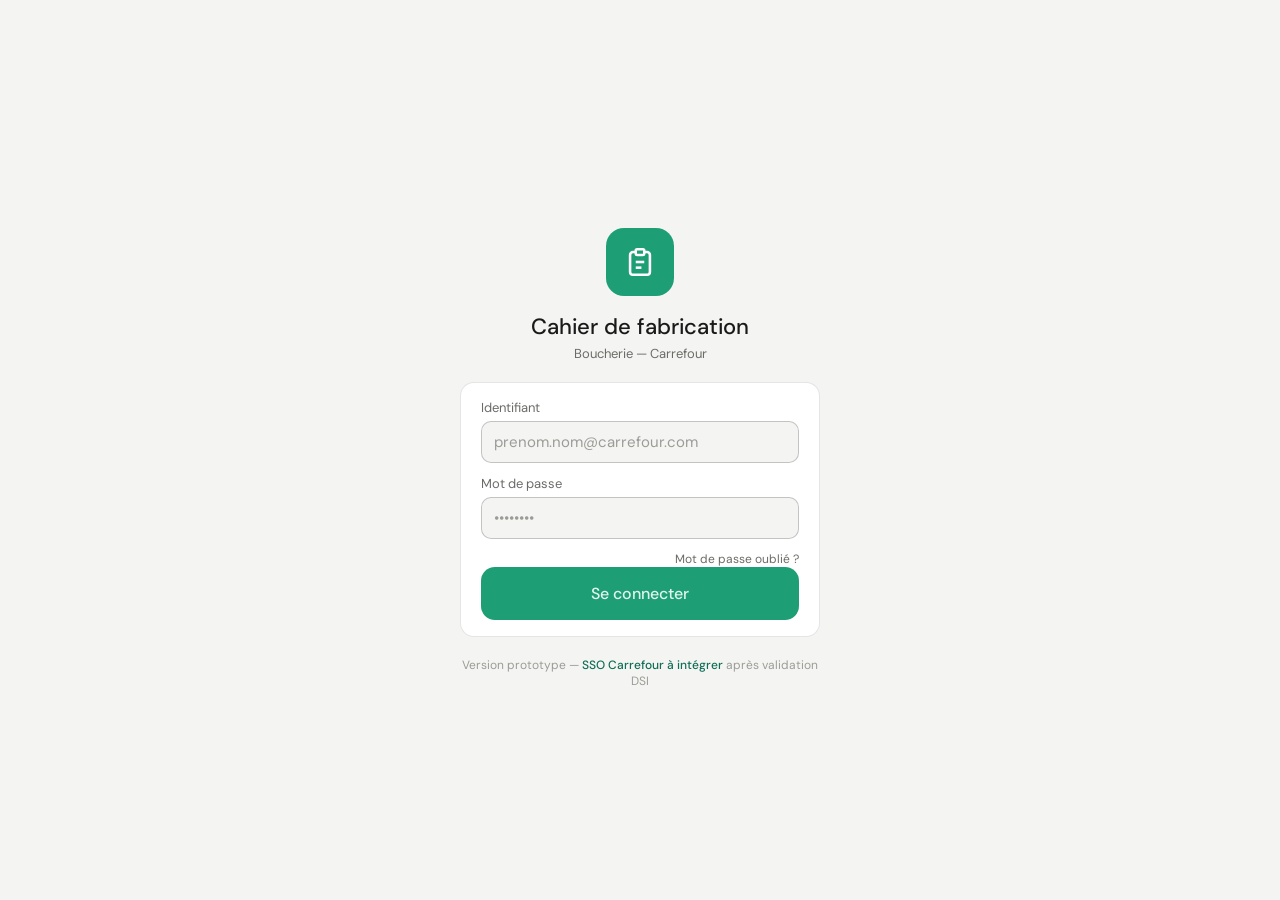
==== index.html @ 96c1b448 "Add files via upload" ====
<!DOCTYPE html>
<html lang="fr">
<head>
  <meta charset="UTF-8" />
  <meta name="viewport" content="width=device-width, initial-scale=1.0, maximum-scale=1.0" />
  <meta name="theme-color" content="#1D9E75" />
  <meta name="mobile-web-app-capable" content="yes" />
  <meta name="apple-mobile-web-app-capable" content="yes" />
  <meta name="apple-mobile-web-app-status-bar-style" content="default" />
  <title>Cahier de fabrication</title>
  <link rel="manifest" href="manifest.json" />
  <link rel="preconnect" href="https://fonts.googleapis.com" />
  <link href="https://fonts.googleapis.com/css2?family=DM+Sans:wght@400;500&family=DM+Serif+Display&display=swap" rel="stylesheet" />
  <link rel="stylesheet" href="css/style.css" />
</head>
<body class="page-login">

  <div class="login-wrapper">
    <div class="login-logo">
      <div class="logo-icon-box">
        <svg viewBox="0 0 24 24" fill="none" stroke="white" stroke-width="1.8">
          <path d="M9 5H7a2 2 0 0 0-2 2v12a2 2 0 0 0 2 2h10a2 2 0 0 0 2-2V7a2 2 0 0 0-2-2h-2"/>
          <rect x="9" y="3" width="6" height="4" rx="1"/>
          <line x1="9" y1="12" x2="15" y2="12"/>
          <line x1="9" y1="16" x2="13" y2="16"/>
        </svg>
      </div>
      <h1>Cahier de fabrication</h1>
      <p>Boucherie &mdash; Carrefour</p>
    </div>

    <div class="card">
      <div class="field-row">
        <label class="field-label">Identifiant</label>
        <input type="email" id="login-email" placeholder="prenom.nom@carrefour.com" autocomplete="username" />
      </div>
      <div class="field-row">
        <label class="field-label">Mot de passe</label>
        <input type="password" id="login-password" placeholder="••••••••" autocomplete="current-password" />
      </div>
      <div class="forgot-link">Mot de passe oublié ?</div>
      <button class="btn-primary" id="login-btn" onclick="handleLogin()">Se connecter</button>
      <div id="login-error" class="error-msg hidden">Identifiant ou mot de passe incorrect.</div>
    </div>

    <div class="sso-note">Version prototype &mdash; <span>SSO Carrefour à intégrer</span> après validation DSI</div>
  </div>

  <script src="js/app.js"></script>
</body>
</html>
---- css/style.css ----
*, *::before, *::after { box-sizing: border-box; margin: 0; padding: 0; }

:root {
  --green: #1D9E75;
  --green-light: #E1F5EE;
  --green-dark: #0F6E56;
  --green-text: #085041;
  --blue-light: #E6F1FB;
  --blue-mid: #85B7EB;
  --blue-dark: #0C447C;
  --amber-light: #FAEEDA;
  --amber-dark: #854F0B;
  --coral-light: #FAECE7;
  --coral-dark: #993C1D;
  --red-light: #FCEBEB;
  --red-dark: #A32D2D;
  --bg: #f4f4f2;
  --surface: #ffffff;
  --border: rgba(0,0,0,0.1);
  --border-strong: rgba(0,0,0,0.2);
  --text: #1a1a1a;
  --text-muted: #6b6b68;
  --text-hint: #9b9b97;
  --radius-md: 10px;
  --radius-lg: 14px;
  --font: 'DM Sans', sans-serif;
}

html, body {
  font-family: var(--font);
  font-size: 16px;
  background: var(--bg);
  color: var(--text);
  min-height: 100vh;
  -webkit-font-smoothing: antialiased;
}

/* ---- LAYOUT ---- */
.app-wrapper { max-width: 480px; margin: 0 auto; min-height: 100vh; display: flex; flex-direction: column; }

.app-header {
  display: flex;
  align-items: center;
  justify-content: space-between;
  padding: 1rem 1.25rem 0.75rem;
  background: var(--surface);
  border-bottom: 0.5px solid var(--border);
  position: sticky;
  top: 0;
  z-index: 10;
}

.app-title { font-size: 18px; font-weight: 500; color: var(--text); }
.app-subtitle { font-size: 12px; color: var(--text-muted); margin-top: 2px; }

.main-content { padding: 1.25rem 1rem; flex: 1; display: flex; flex-direction: column; gap: 1rem; }

/* ---- CARD ---- */
.card {
  background: var(--surface);
  border: 0.5px solid var(--border);
  border-radius: var(--radius-lg);
  padding: 1rem 1.25rem;
}
.card-title {
  font-size: 11px;
  font-weight: 500;
  color: var(--text-muted);
  text-transform: uppercase;
  letter-spacing: 0.06em;
  margin-bottom: 12px;
}

/* ---- FORM ---- */
.field-row { margin-bottom: 12px; }
.field-row:last-child { margin-bottom: 0; }
.field-label { font-size: 13px; color: var(--text-muted); margin-bottom: 5px; display: block; }

input[type=text], input[type=email], input[type=password], input[type=number], input[type=date] {
  width: 100%;
  height: 42px;
  padding: 0 12px;
  border: 0.5px solid var(--border-strong);
  border-radius: var(--radius-md);
  font-family: var(--font);
  font-size: 15px;
  color: var(--text);
  background: var(--bg);
  outline: none;
  transition: border-color 0.15s;
}
input:focus { border-color: var(--green); background: var(--surface); }
input::placeholder { color: var(--text-hint); }

.two-col { display: grid; grid-template-columns: minmax(0,1fr) minmax(0,1fr); gap: 10px; }

/* ---- BUTTONS ---- */
.btn-primary {
  display: flex;
  align-items: center;
  justify-content: center;
  width: 100%;
  background: var(--green);
  color: var(--green-light);
  border: none;
  border-radius: var(--radius-lg);
  padding: 1rem;
  font-family: var(--font);
  font-size: 16px;
  font-weight: 500;
  cursor: pointer;
  transition: opacity 0.15s, transform 0.1s;
}
.btn-primary:active { opacity: 0.85; transform: scale(0.98); }

.btn-back {
  display: flex;
  align-items: center;
  gap: 4px;
  background: none;
  border: none;
  font-family: var(--font);
  font-size: 14px;
  color: var(--text-muted);
  cursor: pointer;
  padding: 4px 0;
  min-width: 70px;
}

.btn-logout {
  background: none;
  border: none;
  color: var(--text-muted);
  cursor: pointer;
  padding: 4px;
  display: flex;
  align-items: center;
}

/* ---- LOGIN PAGE ---- */
.login-wrapper {
  max-width: 400px;
  margin: 0 auto;
  padding: 3rem 1.25rem 2rem;
  display: flex;
  flex-direction: column;
  gap: 1.25rem;
  min-height: 100vh;
  justify-content: center;
}

.login-logo { text-align: center; }
.logo-icon-box {
  width: 68px;
  height: 68px;
  border-radius: 18px;
  background: var(--green);
  display: flex;
  align-items: center;
  justify-content: center;
  margin: 0 auto 1rem;
}
.logo-icon-box svg { width: 34px; height: 34px; }
.login-logo h1 { font-size: 22px; font-weight: 500; color: var(--text); }
.login-logo p { font-size: 13px; color: var(--text-muted); margin-top: 4px; }

.forgot-link { text-align: right; font-size: 12px; color: var(--text-muted); margin-top: 4px; cursor: pointer; }
.sso-note { text-align: center; font-size: 12px; color: var(--text-hint); }
.sso-note span { color: var(--green-dark); font-weight: 500; }

/* ---- ACCUEIL PAGE ---- */
.btn-add-main {
  display: flex;
  align-items: center;
  justify-content: center;
  gap: 12px;
  width: 100%;
  background: var(--green);
  color: var(--green-light);
  border: none;
  border-radius: var(--radius-lg);
  padding: 1.1rem 1rem;
  font-family: var(--font);
  font-size: 17px;
  font-weight: 500;
  cursor: pointer;
  transition: opacity 0.15s;
}
.btn-add-main:active { opacity: 0.85; }
.btn-add-plus { font-size: 26px; font-weight: 400; line-height: 1; }

.choices-panel {
  background: var(--surface);
  border: 0.5px solid var(--border);
  border-radius: var(--radius-lg);
  overflow: hidden;
}
.choice-item {
  display: flex;
  align-items: center;
  gap: 12px;
  width: 100%;
  background: none;
  border: none;
  border-bottom: 0.5px solid var(--border);
  padding: 0.9rem 1.25rem;
  font-family: var(--font);
  font-size: 15px;
  color: var(--text);
  cursor: pointer;
  text-align: left;
  transition: background 0.1s;
}
.choice-item:last-child { border-bottom: none; }
.choice-item:active { background: var(--bg); }
.choice-dot { width: 10px; height: 10px; border-radius: 50%; flex-shrink: 0; }
.dot-prep { background: var(--green); }
.dot-mar { background: #EF9F27; }
.dot-farce { background: #D85A30; }

.section-header { display: flex; align-items: center; justify-content: space-between; padding: 0 2px; }
.section-title { font-size: 13px; font-weight: 500; color: var(--text-muted); text-transform: uppercase; letter-spacing: 0.05em; }

.month-group { margin-bottom: 0.5rem; }
.month-label {
  font-size: 12px;
  font-weight: 500;
  color: var(--text-muted);
  padding: 0 2px 6px;
  border-bottom: 0.5px solid var(--border);
  margin-bottom: 6px;
}

.fab-item {
  background: var(--surface);
  border: 0.5px solid var(--border);
  border-radius: var(--radius-md);
  padding: 0.8rem 1rem;
  margin-bottom: 6px;
  display: flex;
  align-items: center;
  justify-content: space-between;
  cursor: pointer;
  transition: background 0.1s;
}
.fab-item:active { background: var(--bg); }
.fab-name { font-size: 14px; font-weight: 500; color: var(--text); margin-bottom: 2px; }
.fab-meta { font-size: 12px; color: var(--text-muted); }

.fab-badge {
  font-size: 11px;
  font-weight: 500;
  padding: 3px 9px;
  border-radius: 20px;
  white-space: nowrap;
  flex-shrink: 0;
  margin-left: 8px;
}
.badge-prep { background: var(--green-light); color: var(--green-dark); }
.badge-mar { background: var(--amber-light); color: var(--amber-dark); }
.badge-farce { background: var(--coral-light); color: var(--coral-dark); }

/* ---- SAISIE PAGE ---- */
.type-badge {
  display: inline-block;
  font-size: 12px;
  font-weight: 500;
  padding: 4px 12px;
  border-radius: 20px;
  margin-bottom: 14px;
  background: var(--green-light);
  color: var(--green-dark);
}
.type-badge.mar { background: var(--amber-light); color: var(--amber-dark); }
.type-badge.farce { background: var(--coral-light); color: var(--coral-dark); }

.ingredient-item {
  background: var(--bg);
  border: 0.5px solid var(--border);
  border-radius: var(--radius-md);
  padding: 0.75rem 1rem;
  margin-bottom: 8px;
}
.ing-header { display: flex; align-items: center; justify-content: space-between; margin-bottom: 8px; }
.ing-name-label { font-size: 14px; font-weight: 500; color: var(--text); }
.ing-delete {
  background: none;
  border: none;
  color: var(--text-muted);
  cursor: pointer;
  font-size: 16px;
  padding: 0;
  line-height: 1;
}
.ing-fields { display: grid; grid-template-columns: minmax(0,1fr) minmax(0,1fr); gap: 8px; }
.ing-field label { font-size: 11px; color: var(--text-muted); display: block; margin-bottom: 3px; }
.ing-field input { height: 36px; font-size: 13px; }

.scan-input-row { display: flex; gap: 8px; margin-bottom: 8px; }
.scan-input-row input { flex: 1; }
.btn-scan {
  width: 42px;
  height: 42px;
  flex-shrink: 0;
  background: var(--blue-light);
  border: 0.5px solid var(--blue-mid);
  border-radius: var(--radius-md);
  color: var(--blue-dark);
  cursor: pointer;
  display: flex;
  align-items: center;
  justify-content: center;
}

.btn-photo {
  display: flex;
  align-items: center;
  justify-content: center;
  gap: 8px;
  width: 100%;
  background: var(--bg);
  border: 0.5px solid var(--border-strong);
  border-radius: var(--radius-md);
  padding: 0.7rem 1rem;
  font-family: var(--font);
  font-size: 14px;
  color: var(--text-muted);
  cursor: pointer;
}

.scan-feedback {
  background: var(--green-light);
  color: var(--green-dark);
  border-radius: var(--radius-md);
  padding: 8px 12px;
  font-size: 13px;
  font-weight: 500;
  margin-bottom: 8px;
}

.photo-preview { margin-top: 10px; border-radius: var(--radius-md); overflow: hidden; }
.photo-preview img { width: 100%; border-radius: var(--radius-md); display: block; }

/* ---- DETAIL PAGE ---- */
.detail-name { font-size: 20px; font-weight: 500; color: var(--text); margin-bottom: 14px; }
.info-grid { display: grid; grid-template-columns: minmax(0,1fr) minmax(0,1fr); gap: 10px; margin-bottom: 12px; }
.info-block { display: flex; flex-direction: column; gap: 3px; }
.info-label { font-size: 12px; color: var(--text-muted); }
.info-value { font-size: 15px; font-weight: 500; color: var(--text); }

.conformity-row { display: flex; align-items: center; gap: 8px; margin-top: 10px; }
.conformity-dot { width: 10px; height: 10px; border-radius: 50%; background: #639922; flex-shrink: 0; }
.conformity-dot.warn { background: #EF9F27; }
.conformity-text { font-size: 13px; color: #3B6D11; font-weight: 500; }
.conformity-text.warn { color: var(--amber-dark); }

.ing-row {
  display: flex;
  align-items: center;
  justify-content: space-between;
  padding: 10px 0;
  border-bottom: 0.5px solid var(--border);
}
.ing-row:last-child { border-bottom: none; padding-bottom: 0; }
.ing-row-name { font-size: 14px; font-weight: 500; color: var(--text); margin-bottom: 2px; }
.ing-row-meta { font-size: 12px; color: var(--text-muted); }

.dlc-badge {
  font-size: 12px;
  font-weight: 500;
  padding: 3px 9px;
  border-radius: 20px;
  white-space: nowrap;
  flex-shrink: 0;
  margin-left: 8px;
}
.dlc-ok { background: #EAF3DE; color: #3B6D11; }
.dlc-warn { background: var(--amber-light); color: var(--amber-dark); }
.dlc-expired { background: var(--red-light); color: var(--red-dark); }

.photo-zone {
  background: var(--bg);
  border: 0.5px dashed var(--border-strong);
  border-radius: var(--radius-md);
  height: 110px;
  display: flex;
  flex-direction: column;
  align-items: center;
  justify-content: center;
  gap: 6px;
  color: var(--text-hint);
  font-size: 13px;
}

/* ---- UTILITAIRES ---- */
.hidden { display: none !important; }
.error-msg { font-size: 13px; color: var(--red-dark); text-align: center; margin-top: 8px; }
.empty-state { text-align: center; color: var(--text-hint); font-size: 14px; padding: 2rem 0; }
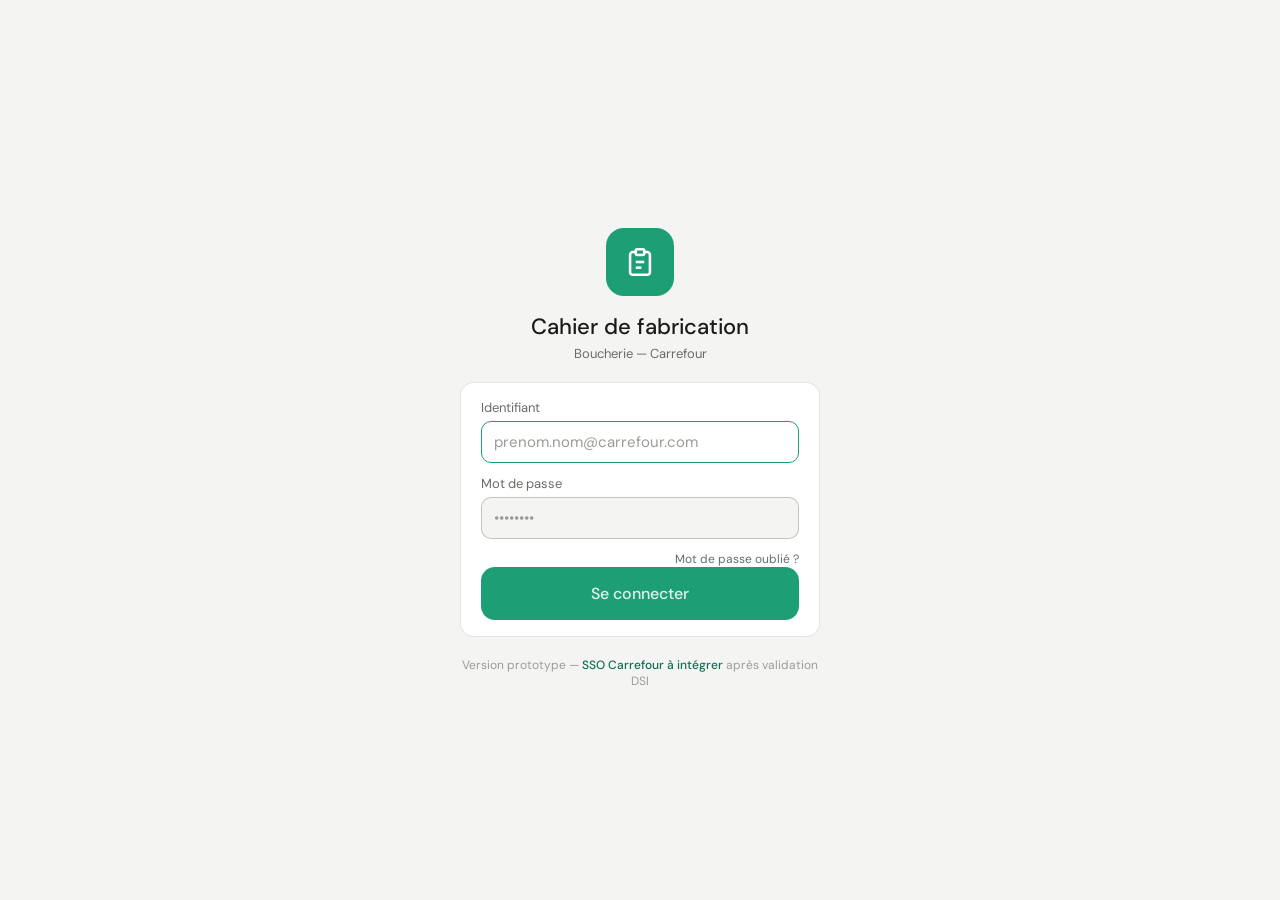
==== commit d4864d0f: "Feat: Boutons Scanner+Photo dans chaque ingrédient, masquage du bouton Ajouter" ====
(no text change in the page or its own stylesheets)
